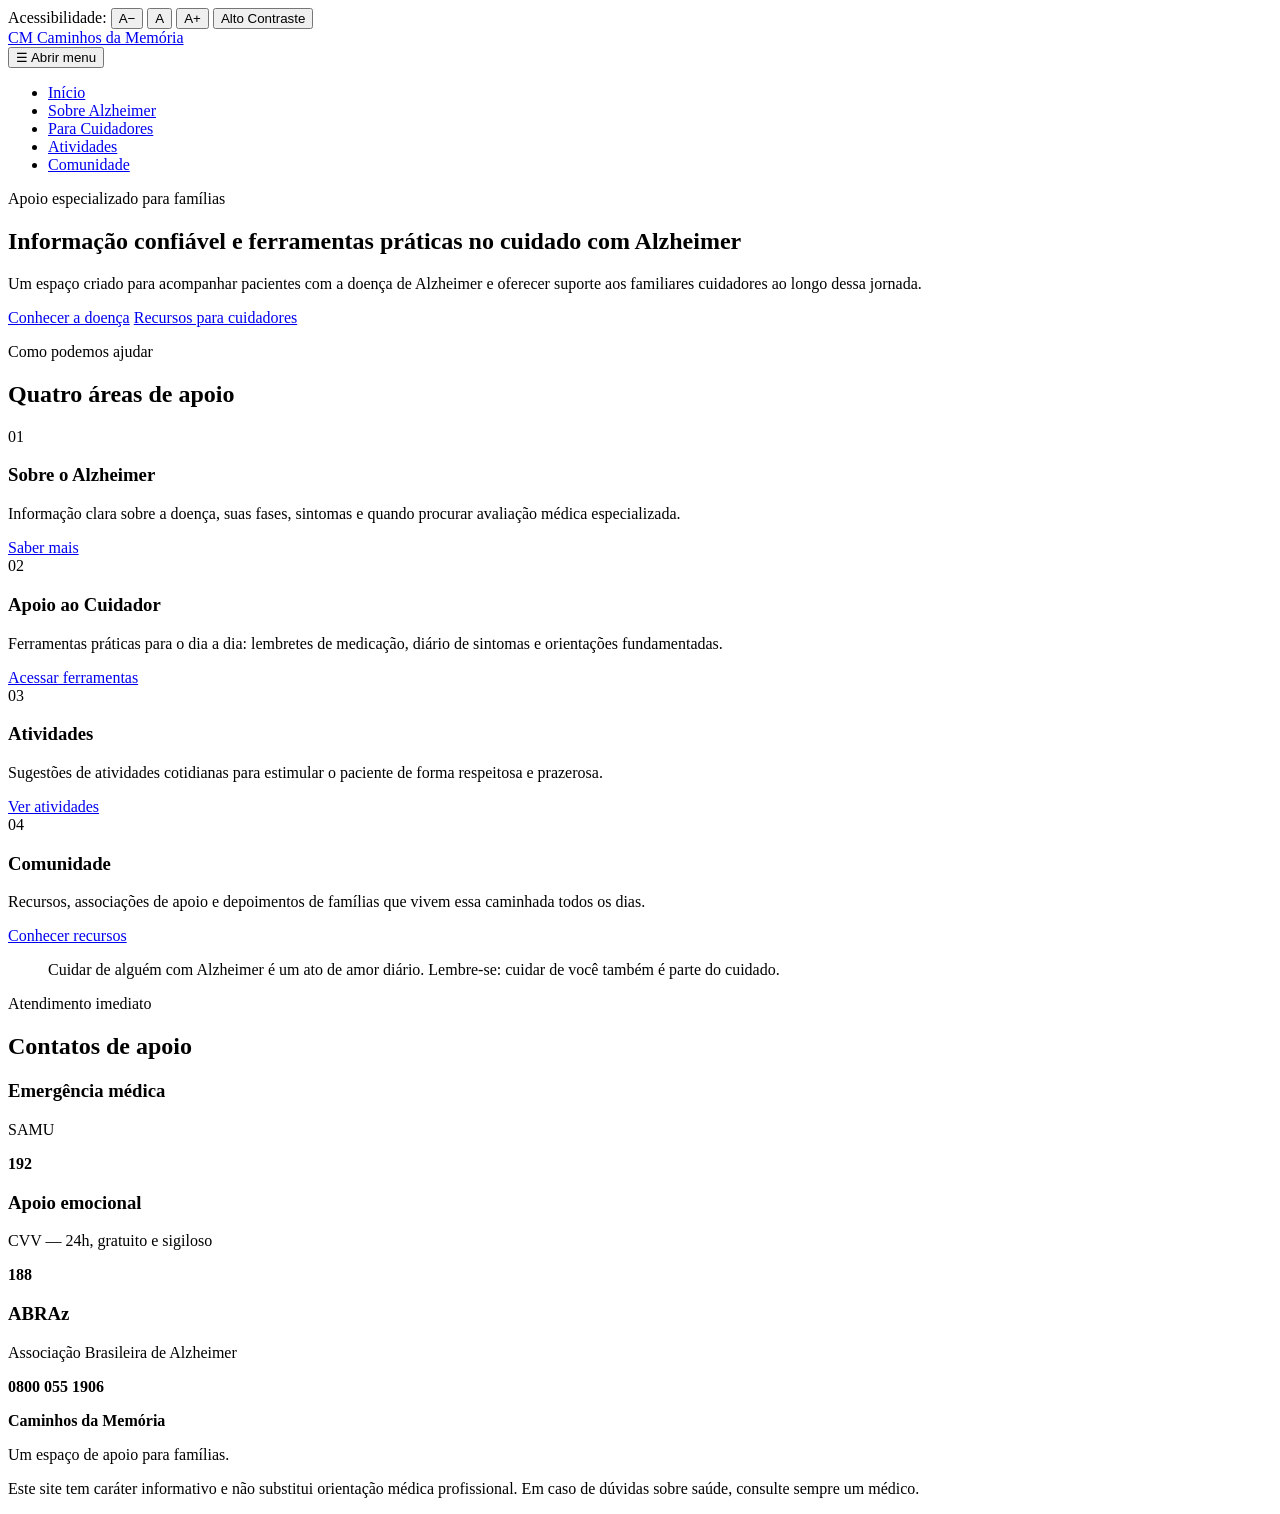
==== index.html @ b5458d02 "Add files via upload" ====
<!DOCTYPE html>
<html lang="pt-BR">
<head>
    <meta charset="UTF-8">
    <meta name="viewport" content="width=device-width, initial-scale=1.0">
    <meta name="description" content="Caminhos da Memória — apoio, informação e recursos para pessoas com Alzheimer e seus familiares cuidadores.">
    <title>Caminhos da Memória — Apoio para Alzheimer</title>
    <link rel="stylesheet" href="css/style.css">
</head>
<body>
    <!-- Barra de acessibilidade -->
    <div class="accessibility-bar" role="region" aria-label="Controles de acessibilidade">
        <div class="container">
            <span class="accessibility-label">Acessibilidade:</span>
            <button id="font-decrease" aria-label="Diminuir fonte" class="accessibility-btn">A−</button>
            <button id="font-reset" aria-label="Tamanho normal" class="accessibility-btn">A</button>
            <button id="font-increase" aria-label="Aumentar fonte" class="accessibility-btn">A+</button>
            <button id="contrast-toggle" aria-label="Alto contraste" class="accessibility-btn">Alto Contraste</button>
        </div>
    </div>

    <!-- Cabeçalho -->
    <header class="header">
        <div class="container header-content">
            <a href="index.html" class="logo" aria-label="Caminhos da Memória - página inicial">
                <span class="logo-icon" aria-hidden="true">CM</span>
                <span class="logo-text">Caminhos da Memória</span>
            </a>
            <nav class="main-nav" aria-label="Navegação principal">
                <button class="menu-toggle" id="menuToggle" aria-expanded="false" aria-controls="mainMenu">
                    <span aria-hidden="true">☰</span>
                    <span class="sr-only">Abrir menu</span>
                </button>
                <ul class="menu" id="mainMenu">
                    <li><a href="index.html" class="active">Início</a></li>
                    <li><a href="pages/sobre-alzheimer.html">Sobre Alzheimer</a></li>
                    <li><a href="pages/cuidador.html">Para Cuidadores</a></li>
                    <li><a href="pages/atividades.html">Atividades</a></li>
                    <li><a href="pages/comunidade.html">Comunidade</a></li>
                </ul>
            </nav>
        </div>
    </header>

    <!-- Hero -->
    <section class="hero" aria-labelledby="hero-title">
        <div class="container">
            <span class="hero-eyebrow">Apoio especializado para famílias</span>
            <h1 id="hero-title">Informação confiável e ferramentas práticas no cuidado com Alzheimer</h1>
            <p class="hero-subtitle">
                Um espaço criado para acompanhar pacientes com a doença de Alzheimer
                e oferecer suporte aos familiares cuidadores ao longo dessa jornada.
            </p>
            <div class="hero-actions">
                <a href="pages/sobre-alzheimer.html" class="btn btn-primary">Conhecer a doença</a>
                <a href="pages/cuidador.html" class="btn btn-secondary">Recursos para cuidadores</a>
            </div>
        </div>
    </section>

    <!-- Seções principais -->
    <main id="main-content">
        <section class="features" aria-labelledby="features-title">
            <div class="container">
                <p class="section-eyebrow">Como podemos ajudar</p>
                <h2 id="features-title" class="section-title">Quatro áreas de apoio</h2>

                <div class="features-grid">
                    <article class="feature-card">
                        <div class="feature-number" aria-hidden="true">01</div>
                        <h3>Sobre o Alzheimer</h3>
                        <p>
                            Informação clara sobre a doença, suas fases, sintomas
                            e quando procurar avaliação médica especializada.
                        </p>
                        <a href="pages/sobre-alzheimer.html" class="card-link">Saber mais</a>
                    </article>

                    <article class="feature-card">
                        <div class="feature-number" aria-hidden="true">02</div>
                        <h3>Apoio ao Cuidador</h3>
                        <p>
                            Ferramentas práticas para o dia a dia: lembretes de medicação,
                            diário de sintomas e orientações fundamentadas.
                        </p>
                        <a href="pages/cuidador.html" class="card-link">Acessar ferramentas</a>
                    </article>

                    <article class="feature-card">
                        <div class="feature-number" aria-hidden="true">03</div>
                        <h3>Atividades</h3>
                        <p>
                            Sugestões de atividades cotidianas para estimular o paciente
                            de forma respeitosa e prazerosa.
                        </p>
                        <a href="pages/atividades.html" class="card-link">Ver atividades</a>
                    </article>

                    <article class="feature-card">
                        <div class="feature-number" aria-hidden="true">04</div>
                        <h3>Comunidade</h3>
                        <p>
                            Recursos, associações de apoio e depoimentos de famílias
                            que vivem essa caminhada todos os dias.
                        </p>
                        <a href="pages/comunidade.html" class="card-link">Conhecer recursos</a>
                    </article>
                </div>
            </div>
        </section>

        <!-- Frase de acolhimento -->
        <section class="quote-section" aria-label="Mensagem de acolhimento">
            <div class="container">
                <blockquote class="quote">
                    <p>
                        Cuidar de alguém com Alzheimer é um ato de amor diário.
                        Lembre-se: cuidar de você também é parte do cuidado.
                    </p>
                </blockquote>
            </div>
        </section>

        <!-- Recursos rápidos -->
        <section class="quick-help" aria-labelledby="quick-help-title">
            <div class="container">
                <p class="section-eyebrow">Atendimento imediato</p>
                <h2 id="quick-help-title" class="section-title">Contatos de apoio</h2>
                <div class="help-grid">
                    <div class="help-card">
                        <h3>Emergência médica</h3>
                        <p>SAMU</p>
                        <p><strong>192</strong></p>
                    </div>
                    <div class="help-card">
                        <h3>Apoio emocional</h3>
                        <p>CVV — 24h, gratuito e sigiloso</p>
                        <p><strong>188</strong></p>
                    </div>
                    <div class="help-card">
                        <h3>ABRAz</h3>
                        <p>Associação Brasileira de Alzheimer</p>
                        <p><strong>0800 055 1906</strong></p>
                    </div>
                </div>
            </div>
        </section>
    </main>

    <!-- Rodapé -->
    <footer class="footer">
        <div class="container">
            <p><strong>Caminhos da Memória</strong></p>
            <p>Um espaço de apoio para famílias.</p>
            <p class="footer-note">
                Este site tem caráter informativo e não substitui orientação médica profissional.
                Em caso de dúvidas sobre saúde, consulte sempre um médico.
            </p>
        </div>
    </footer>

    <script src="js/main.js"></script>
</body>
</html>
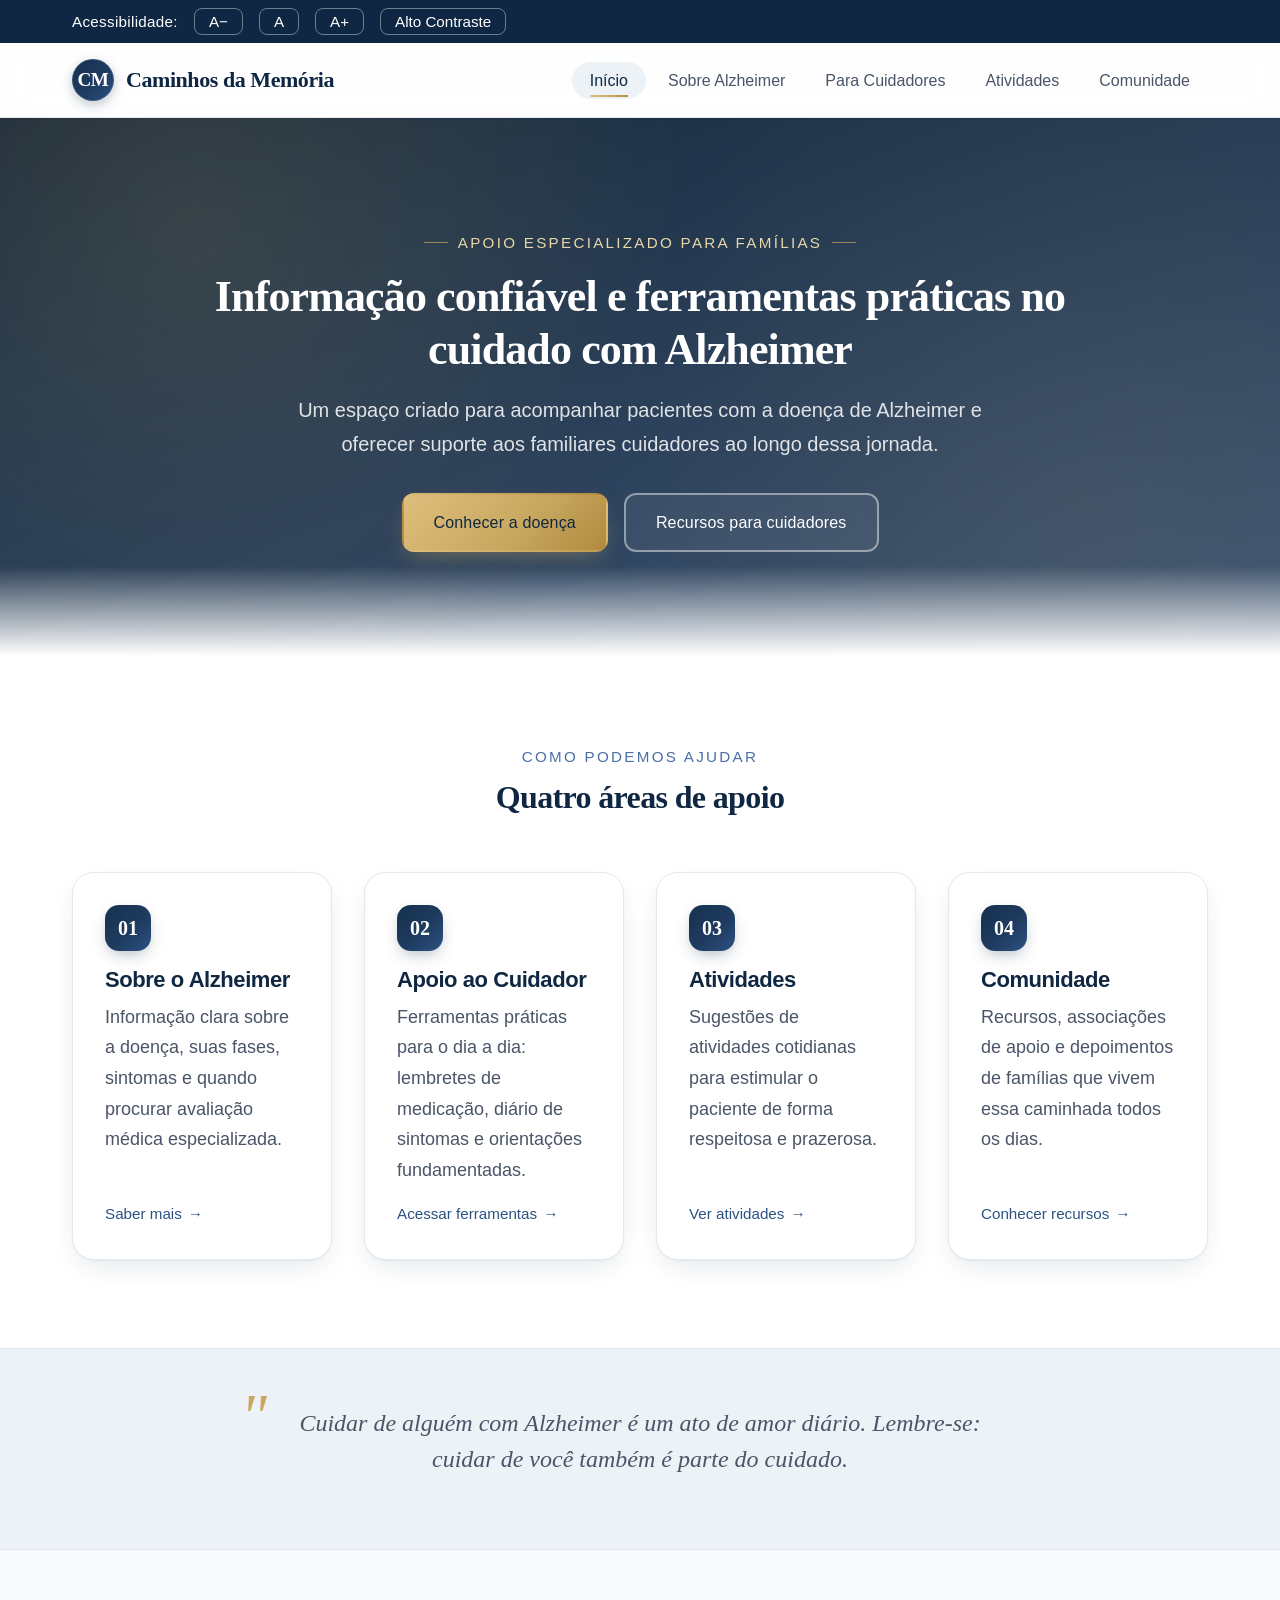
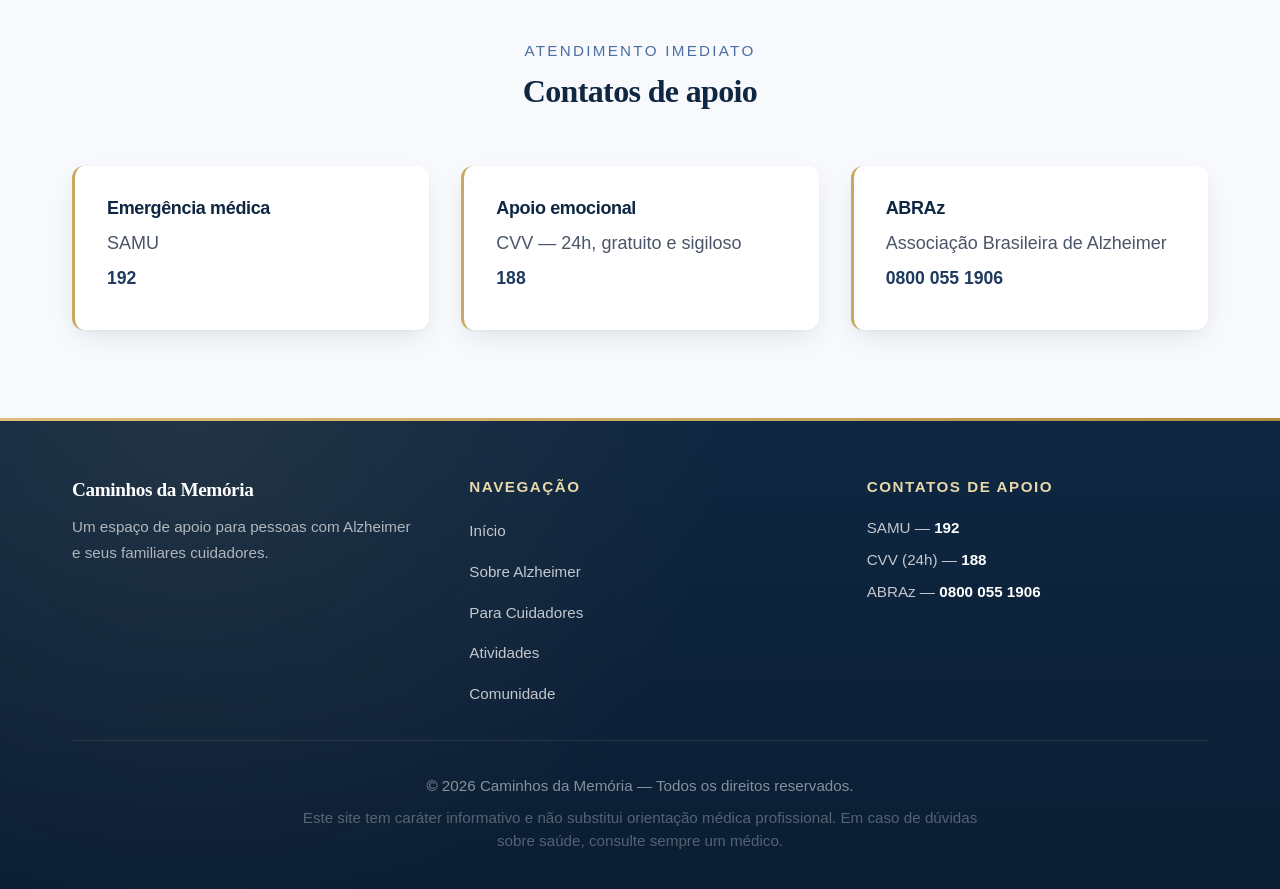
==== commit 07829c36: "Atualiza para a versão completa do site (PWA, páginas, estilos)" ====
--- a/index.html
+++ b/index.html
@@ -5,6 +5,16 @@
     <meta name="viewport" content="width=device-width, initial-scale=1.0">
     <meta name="description" content="Caminhos da Memória — apoio, informação e recursos para pessoas com Alzheimer e seus familiares cuidadores.">
     <title>Caminhos da Memória — Apoio para Alzheimer</title>
+    <!-- PWA -->
+    <link rel="manifest" href="manifest.json">
+    <meta name="theme-color" content="#1E3A5F">
+    <meta name="mobile-web-app-capable" content="yes">
+    <meta name="apple-mobile-web-app-capable" content="yes">
+    <meta name="apple-mobile-web-app-status-bar-style" content="black-translucent">
+    <meta name="apple-mobile-web-app-title" content="Caminhos">
+    <link rel="apple-touch-icon" href="icons/icon-192.png">
+    <link rel="icon" type="image/png" sizes="192x192" href="icons/icon-192.png">
+    <link rel="icon" type="image/svg+xml" href="icons/icon.svg">
     <link rel="stylesheet" href="css/style.css">
 </head>
 <body>
@@ -66,7 +76,7 @@
                 <h2 id="features-title" class="section-title">Quatro áreas de apoio</h2>
 
                 <div class="features-grid">
-                    <article class="feature-card">
+                    <article class="feature-card reveal reveal-delay-1">
                         <div class="feature-number" aria-hidden="true">01</div>
                         <h3>Sobre o Alzheimer</h3>
                         <p>
@@ -76,7 +86,7 @@
                         <a href="pages/sobre-alzheimer.html" class="card-link">Saber mais</a>
                     </article>
 
-                    <article class="feature-card">
+                    <article class="feature-card reveal reveal-delay-2">
                         <div class="feature-number" aria-hidden="true">02</div>
                         <h3>Apoio ao Cuidador</h3>
                         <p>
@@ -86,7 +96,7 @@
                         <a href="pages/cuidador.html" class="card-link">Acessar ferramentas</a>
                     </article>
 
-                    <article class="feature-card">
+                    <article class="feature-card reveal reveal-delay-3">
                         <div class="feature-number" aria-hidden="true">03</div>
                         <h3>Atividades</h3>
                         <p>
@@ -96,7 +106,7 @@
                         <a href="pages/atividades.html" class="card-link">Ver atividades</a>
                     </article>
 
-                    <article class="feature-card">
+                    <article class="feature-card reveal reveal-delay-4">
                         <div class="feature-number" aria-hidden="true">04</div>
                         <h3>Comunidade</h3>
                         <p>
@@ -150,15 +160,43 @@
     <!-- Rodapé -->
     <footer class="footer">
         <div class="container">
-            <p><strong>Caminhos da Memória</strong></p>
-            <p>Um espaço de apoio para famílias.</p>
-            <p class="footer-note">
-                Este site tem caráter informativo e não substitui orientação médica profissional.
-                Em caso de dúvidas sobre saúde, consulte sempre um médico.
-            </p>
+            <div class="footer-grid">
+                <div class="footer-brand">
+                    <span class="logo-text">Caminhos da Memória</span>
+                    <p>Um espaço de apoio para pessoas com Alzheimer e seus familiares cuidadores.</p>
+                </div>
+                <div class="footer-links">
+                    <h4>Navegação</h4>
+                    <ul>
+                        <li><a href="index.html">Início</a></li>
+                        <li><a href="pages/sobre-alzheimer.html">Sobre Alzheimer</a></li>
+                        <li><a href="pages/cuidador.html">Para Cuidadores</a></li>
+                        <li><a href="pages/atividades.html">Atividades</a></li>
+                        <li><a href="pages/comunidade.html">Comunidade</a></li>
+                    </ul>
+                </div>
+                <div class="footer-contact">
+                    <h4>Contatos de apoio</h4>
+                    <p>SAMU — <strong>192</strong></p>
+                    <p>CVV (24h) — <strong>188</strong></p>
+                    <p>ABRAz — <strong>0800 055 1906</strong></p>
+                </div>
+            </div>
+            <div class="footer-bottom">
+                <p>© <span id="ano-footer"></span> Caminhos da Memória — Todos os direitos reservados.</p>
+                <p class="footer-note">
+                    Este site tem caráter informativo e não substitui orientação médica profissional.
+                    Em caso de dúvidas sobre saúde, consulte sempre um médico.
+                </p>
+            </div>
         </div>
     </footer>
 
     <script src="js/main.js"></script>
+    <script>
+        if ('serviceWorker' in navigator) {
+            navigator.serviceWorker.register('/sw.js').catch(() => {});
+        }
+    </script>
 </body>
 </html>
--- a/css/style.css
+++ b/css/style.css
@@ -0,0 +1,876 @@
+/* ===================================================
+   CAMINHOS DA MEMÓRIA - Estilo Principal
+   Paleta: Azul Médico Profissional
+   Foco: profissionalismo, clareza e acessibilidade
+   =================================================== */
+
+/* Importar fonte profissional */
+@import url('https://fonts.googleapis.com/css2?family=Inter:wght@400;500;600;700&family=Playfair+Display:wght@600;700&display=swap');
+
+/* Variáveis */
+:root {
+    /* Paleta Azul Médico Profissional */
+    --cor-primaria: #1E3A5F;          /* Azul-marinho profundo */
+    --cor-primaria-escura: #0F2742;   /* Navy mais escuro */
+    --cor-primaria-clara: #2C5282;    /* Azul médio */
+    --cor-secundaria: #4A6FA5;        /* Azul aço */
+    --cor-destaque: #C9A961;          /* Dourado discreto */
+    --cor-destaque-clara: #E8D7A8;
+    --cor-sucesso: #2D6A4F;           /* Verde profissional para feedback positivo */
+    --cor-alerta: #B85C38;            /* Coral terroso para alertas */
+
+    /* Tons neutros */
+    --cor-texto: #1A202C;             /* Quase preto */
+    --cor-texto-medio: #4A5568;
+    --cor-texto-claro: #718096;
+    --cor-fundo: #F7F9FC;             /* Off-white azulado */
+    --cor-fundo-card: #FFFFFF;
+    --cor-fundo-suave: #EDF2F7;
+    --cor-borda: #E2E8F0;
+    --cor-borda-escura: #CBD5E0;
+
+    /* Tamanhos de fonte (base 18px - acessibilidade) */
+    --fonte-base: 1.125rem;           /* 18px */
+    --fonte-pequena: 0.95rem;         /* 15px */
+    --fonte-grande: 1.25rem;          /* 20px */
+    --fonte-h1: 2.75rem;              /* 44px */
+    --fonte-h2: 2rem;                 /* 32px */
+    --fonte-h3: 1.375rem;             /* 22px */
+
+    /* Espaçamentos */
+    --espaco-xs: 0.5rem;
+    --espaco-sm: 1rem;
+    --espaco-md: 2rem;
+    --espaco-lg: 3.5rem;
+    --espaco-xl: 5.5rem;
+
+    /* Gradientes de assinatura */
+    --gradiente-primaria: linear-gradient(135deg, #16324F 0%, #1E3A5F 55%, #2C5282 100%);
+    --gradiente-destaque: linear-gradient(135deg, #DDBE7C 0%, #C9A961 55%, #B08A3E 100%);
+    --gradiente-destaque-hover: linear-gradient(135deg, #E8CB8F 0%, #D4B672 55%, #B8934A 100%);
+
+    /* Outros */
+    --raio-borda: 12px;
+    --raio-borda-lg: 22px;
+    --raio-borda-suave: 8px;
+    --sombra-sutil: 0 1px 2px rgba(15, 39, 66, 0.05), 0 1px 1px rgba(15, 39, 66, 0.04);
+    --sombra-card: 0 1px 2px rgba(15, 39, 66, 0.04), 0 10px 28px -8px rgba(15, 39, 66, 0.14);
+    --sombra-card-hover: 0 4px 10px rgba(15, 39, 66, 0.08), 0 24px 48px -12px rgba(15, 39, 66, 0.22);
+    --sombra-destaque: 0 10px 24px -8px rgba(201, 169, 97, 0.45);
+    --transicao: 0.25s cubic-bezier(0.4, 0, 0.2, 1);
+
+    /* Tipografia */
+    --fonte-sans: 'Inter', -apple-system, BlinkMacSystemFont, 'Segoe UI', sans-serif;
+    --fonte-serif: 'Playfair Display', Georgia, serif;
+}
+
+/* Modo alto contraste */
+body.high-contrast {
+    --cor-primaria: #000000;
+    --cor-primaria-escura: #000000;
+    --cor-primaria-clara: #000000;
+    --cor-secundaria: #000000;
+    --cor-destaque: #000000;
+    --cor-texto: #000000;
+    --cor-texto-medio: #000000;
+    --cor-texto-claro: #000000;
+    --cor-fundo: #FFFFFF;
+    --cor-fundo-card: #FFFFFF;
+    --cor-fundo-suave: #FFFFFF;
+    --cor-borda: #000000;
+    --cor-borda-escura: #000000;
+}
+
+body.high-contrast .btn-primary {
+    background: #000;
+    color: #fff;
+    border: 3px solid #000;
+}
+
+body.high-contrast .btn-secondary {
+    background: #fff;
+    color: #000;
+    border: 3px solid #000;
+}
+
+/* Reset e base */
+*, *::before, *::after {
+    margin: 0;
+    padding: 0;
+    box-sizing: border-box;
+}
+
+html {
+    scroll-behavior: smooth;
+}
+
+body {
+    font-family: var(--fonte-sans);
+    font-size: var(--fonte-base);
+    line-height: 1.7;
+    color: var(--cor-texto);
+    background-color: var(--cor-fundo);
+    -webkit-font-smoothing: antialiased;
+    -moz-osx-font-smoothing: grayscale;
+}
+
+/* Acessibilidade: classe para texto de leitor de tela */
+.sr-only {
+    position: absolute;
+    width: 1px;
+    height: 1px;
+    padding: 0;
+    margin: -1px;
+    overflow: hidden;
+    clip: rect(0, 0, 0, 0);
+    white-space: nowrap;
+    border: 0;
+}
+
+/* Foco visível */
+*:focus-visible {
+    outline: 3px solid var(--cor-destaque);
+    outline-offset: 3px;
+}
+
+/* Container */
+.container {
+    max-width: 1200px;
+    margin: 0 auto;
+    padding: 0 var(--espaco-md);
+}
+
+/* Tipografia */
+h1, h2, h3 {
+    line-height: 1.2;
+    color: var(--cor-primaria-escura);
+    font-weight: 700;
+    letter-spacing: -0.02em;
+}
+
+h1 {
+    font-family: var(--fonte-serif);
+    font-size: var(--fonte-h1);
+    font-weight: 700;
+}
+
+h2 {
+    font-family: var(--fonte-serif);
+    font-size: var(--fonte-h2);
+    font-weight: 600;
+}
+
+h3 {
+    font-size: var(--fonte-h3);
+    font-weight: 600;
+}
+
+p {
+    margin-bottom: var(--espaco-sm);
+    color: var(--cor-texto-medio);
+}
+
+a {
+    color: var(--cor-primaria-clara);
+    text-decoration: none;
+    transition: var(--transicao);
+}
+
+a:hover {
+    color: var(--cor-primaria-escura);
+}
+
+/* Barra de Acessibilidade */
+.accessibility-bar {
+    background: var(--cor-primaria-escura);
+    color: white;
+    padding: 8px 0;
+    font-size: var(--fonte-pequena);
+}
+
+.accessibility-bar .container {
+    display: flex;
+    align-items: center;
+    gap: var(--espaco-sm);
+    flex-wrap: wrap;
+}
+
+.accessibility-label {
+    font-weight: 500;
+    letter-spacing: 0.02em;
+}
+
+.accessibility-btn {
+    background: transparent;
+    border: 1px solid rgba(255, 255, 255, 0.4);
+    color: white;
+    padding: 4px 14px;
+    border-radius: var(--raio-borda-suave);
+    cursor: pointer;
+    font-size: var(--fonte-pequena);
+    font-weight: 500;
+    font-family: var(--fonte-sans);
+    transition: var(--transicao);
+}
+
+.accessibility-btn:hover,
+.accessibility-btn:focus-visible {
+    background: white;
+    color: var(--cor-primaria-escura);
+    border-color: white;
+}
+
+/* Cabeçalho */
+.header {
+    background: rgba(255, 255, 255, 0.85);
+    backdrop-filter: blur(14px) saturate(160%);
+    -webkit-backdrop-filter: blur(14px) saturate(160%);
+    border-bottom: 1px solid var(--cor-borda);
+    padding: var(--espaco-sm) 0;
+    position: sticky;
+    top: 0;
+    z-index: 100;
+    box-shadow: var(--sombra-sutil);
+}
+
+.header-content {
+    display: flex;
+    align-items: center;
+    justify-content: space-between;
+    gap: var(--espaco-md);
+}
+
+.logo {
+    display: flex;
+    align-items: center;
+    gap: 12px;
+    text-decoration: none;
+    color: var(--cor-primaria-escura);
+}
+
+.logo-icon {
+    width: 42px;
+    height: 42px;
+    background: var(--gradiente-primaria);
+    color: white;
+    display: inline-flex;
+    align-items: center;
+    justify-content: center;
+    border-radius: 50%;
+    font-family: var(--fonte-serif);
+    font-size: 1.2rem;
+    font-weight: 700;
+    letter-spacing: -0.02em;
+    box-shadow: 0 4px 12px rgba(15, 39, 66, 0.25), inset 0 0 0 1px rgba(255, 255, 255, 0.12);
+}
+
+.logo-text {
+    font-family: var(--fonte-serif);
+    font-size: 1.375rem;
+    font-weight: 600;
+    color: var(--cor-primaria-escura);
+    letter-spacing: -0.02em;
+}
+
+/* Navegação */
+.main-nav {
+    display: flex;
+    align-items: center;
+}
+
+.menu {
+    list-style: none;
+    display: flex;
+    gap: 4px;
+}
+
+.menu a {
+    text-decoration: none;
+    color: var(--cor-texto-medio);
+    font-weight: 500;
+    font-size: 1rem;
+    padding: 10px 18px;
+    border-radius: 99px;
+    transition: var(--transicao);
+    position: relative;
+}
+
+.menu a:hover,
+.menu a:focus-visible {
+    color: var(--cor-primaria-escura);
+    background: var(--cor-fundo-suave);
+}
+
+.menu a.active {
+    color: var(--cor-primaria-escura);
+    background: var(--cor-fundo-suave);
+}
+
+.menu a.active::after {
+    content: '';
+    position: absolute;
+    bottom: 2px;
+    left: 18px;
+    right: 18px;
+    height: 2px;
+    border-radius: 2px;
+    background: var(--gradiente-destaque);
+}
+
+.menu-toggle {
+    display: none;
+    background: transparent;
+    border: 1px solid var(--cor-borda-escura);
+    color: var(--cor-primaria);
+    padding: 8px 14px;
+    border-radius: var(--raio-borda);
+    cursor: pointer;
+    font-size: 1.5rem;
+}
+
+/* Hero */
+.hero {
+    background:
+        linear-gradient(160deg, rgba(11, 29, 48, 0.95) 0%, rgba(15, 39, 66, 0.90) 45%, rgba(30, 58, 95, 0.86) 100%),
+        url('https://images.unsplash.com/photo-1576765608866-5b51046452be?w=1600&q=80&auto=format&fit=crop') center/cover no-repeat;
+    padding: calc(var(--espaco-xl) + 1rem) 0;
+    text-align: center;
+    color: white;
+    position: relative;
+    overflow: hidden;
+}
+
+.hero::before {
+    content: '';
+    position: absolute;
+    top: 0;
+    left: 0;
+    right: 0;
+    bottom: 0;
+    background-image:
+        radial-gradient(circle at 15% 20%, rgba(201, 169, 97, 0.16) 0%, transparent 42%),
+        radial-gradient(circle at 85% 75%, rgba(201, 169, 97, 0.10) 0%, transparent 45%);
+    pointer-events: none;
+}
+
+.hero::after {
+    content: '';
+    position: absolute;
+    left: 0;
+    right: 0;
+    bottom: 0;
+    height: 90px;
+    background: linear-gradient(to top, var(--cor-fundo-card), transparent);
+    pointer-events: none;
+}
+
+.hero .container {
+    position: relative;
+    z-index: 1;
+}
+
+.hero-eyebrow {
+    display: inline-flex;
+    align-items: center;
+    gap: 10px;
+    color: var(--cor-destaque-clara);
+    font-size: var(--fonte-pequena);
+    font-weight: 500;
+    letter-spacing: 0.15em;
+    text-transform: uppercase;
+    margin-bottom: var(--espaco-sm);
+}
+
+.hero-eyebrow::before,
+.hero-eyebrow::after {
+    content: '';
+    width: 24px;
+    height: 1px;
+    background: var(--cor-destaque);
+    opacity: 0.7;
+}
+
+.hero h1 {
+    color: white;
+    margin-bottom: var(--espaco-sm);
+    max-width: 900px;
+    margin-left: auto;
+    margin-right: auto;
+}
+
+.hero-subtitle {
+    font-size: var(--fonte-grande);
+    color: rgba(255, 255, 255, 0.85);
+    max-width: 700px;
+    margin: 0 auto var(--espaco-md);
+    font-weight: 400;
+}
+
+.hero-actions {
+    display: flex;
+    gap: var(--espaco-sm);
+    justify-content: center;
+    flex-wrap: wrap;
+    margin-top: var(--espaco-md);
+}
+
+/* Botões */
+.btn {
+    display: inline-block;
+    padding: 14px 30px;
+    border-radius: var(--raio-borda);
+    font-size: 1rem;
+    font-weight: 500;
+    font-family: var(--fonte-sans);
+    text-decoration: none;
+    cursor: pointer;
+    border: 2px solid transparent;
+    transition: var(--transicao);
+    text-align: center;
+    letter-spacing: 0.01em;
+}
+
+.btn-primary {
+    background: var(--gradiente-destaque);
+    color: var(--cor-primaria-escura);
+    border-color: transparent;
+    box-shadow: var(--sombra-destaque);
+}
+
+.btn-primary:hover,
+.btn-primary:focus-visible {
+    background: var(--gradiente-destaque-hover);
+    border-color: transparent;
+    color: var(--cor-primaria-escura);
+    transform: translateY(-2px);
+    box-shadow: 0 16px 32px -10px rgba(201, 169, 97, 0.55);
+}
+
+.btn-secondary {
+    background: rgba(255, 255, 255, 0.06);
+    backdrop-filter: blur(6px);
+    color: white;
+    border-color: rgba(255, 255, 255, 0.45);
+}
+
+.btn-secondary:hover,
+.btn-secondary:focus-visible {
+    background: white;
+    color: var(--cor-primaria-escura);
+    border-color: white;
+    transform: translateY(-2px);
+}
+
+/* Quando o botão secundário aparece em fundo claro */
+.page-content .btn-secondary,
+.cta-section .btn-secondary {
+    color: var(--cor-primaria);
+    border-color: var(--cor-primaria);
+}
+
+.page-content .btn-secondary:hover,
+.cta-section .btn-secondary:hover {
+    background: var(--cor-primaria);
+    color: white;
+}
+
+/* Section title */
+.section-eyebrow {
+    text-align: center;
+    color: var(--cor-secundaria);
+    font-size: var(--fonte-pequena);
+    font-weight: 500;
+    letter-spacing: 0.15em;
+    text-transform: uppercase;
+    margin-bottom: var(--espaco-xs);
+}
+
+.section-title {
+    text-align: center;
+    margin-bottom: var(--espaco-lg);
+    color: var(--cor-primaria-escura);
+}
+
+/* Features Grid */
+.features {
+    padding: var(--espaco-xl) 0;
+    background: var(--cor-fundo-card);
+}
+
+.features-grid {
+    display: grid;
+    grid-template-columns: repeat(auto-fit, minmax(260px, 1fr));
+    gap: var(--espaco-md);
+}
+
+.feature-card {
+    background: var(--cor-fundo-card);
+    padding: var(--espaco-md);
+    border-radius: var(--raio-borda-lg);
+    box-shadow: var(--sombra-card);
+    border: 1px solid var(--cor-borda);
+    transition: var(--transicao);
+    display: flex;
+    flex-direction: column;
+    position: relative;
+    overflow: hidden;
+}
+
+.feature-card::before {
+    content: '';
+    position: absolute;
+    top: 0;
+    left: 0;
+    right: 0;
+    height: 3px;
+    background: var(--gradiente-destaque);
+    opacity: 0;
+    transition: var(--transicao);
+}
+
+.feature-card:hover {
+    transform: translateY(-6px);
+    box-shadow: var(--sombra-card-hover);
+    border-color: transparent;
+}
+
+.feature-card:hover::before {
+    opacity: 1;
+}
+
+.feature-number {
+    width: 46px;
+    height: 46px;
+    background: var(--gradiente-primaria);
+    color: white;
+    border-radius: 14px;
+    display: inline-flex;
+    align-items: center;
+    justify-content: center;
+    font-family: var(--fonte-serif);
+    font-size: 1.25rem;
+    font-weight: 700;
+    margin-bottom: var(--espaco-sm);
+    box-shadow: 0 6px 16px -4px rgba(15, 39, 66, 0.35);
+}
+
+.feature-card h3 {
+    margin-bottom: var(--espaco-xs);
+    color: var(--cor-primaria-escura);
+}
+
+.feature-card p {
+    flex-grow: 1;
+    color: var(--cor-texto-medio);
+    margin-bottom: var(--espaco-sm);
+}
+
+.card-link {
+    display: inline-flex;
+    align-items: center;
+    gap: 6px;
+    color: var(--cor-primaria-clara);
+    font-weight: 500;
+    text-decoration: none;
+    transition: var(--transicao);
+    align-self: flex-start;
+    font-size: 0.95rem;
+}
+
+.card-link::after {
+    content: '→';
+    transition: var(--transicao);
+}
+
+.card-link:hover,
+.card-link:focus-visible {
+    color: var(--cor-primaria-escura);
+}
+
+.card-link:hover::after {
+    transform: translateX(4px);
+}
+
+/* Quote section */
+.quote-section {
+    background: var(--cor-fundo-suave);
+    padding: var(--espaco-lg) 0;
+    border-top: 1px solid var(--cor-borda);
+    border-bottom: 1px solid var(--cor-borda);
+    position: relative;
+}
+
+.quote {
+    text-align: center;
+    max-width: 800px;
+    margin: 0 auto;
+    font-family: var(--fonte-serif);
+    font-size: 1.5rem;
+    font-style: italic;
+    line-height: 1.5;
+    color: var(--cor-primaria-escura);
+    position: relative;
+    padding: 0 var(--espaco-md);
+}
+
+.quote::before {
+    content: '"';
+    font-size: 4rem;
+    color: var(--cor-destaque);
+    position: absolute;
+    top: -20px;
+    left: 0;
+    line-height: 1;
+    font-family: var(--fonte-serif);
+}
+
+/* Quick help */
+.quick-help {
+    padding: var(--espaco-xl) 0;
+    background: var(--cor-fundo);
+}
+
+.help-grid {
+    display: grid;
+    grid-template-columns: repeat(auto-fit, minmax(280px, 1fr));
+    gap: var(--espaco-md);
+}
+
+.help-card {
+    background: var(--cor-fundo-card);
+    padding: var(--espaco-md);
+    border-radius: var(--raio-borda);
+    border-left: 3px solid var(--cor-destaque);
+    box-shadow: var(--sombra-card);
+    transition: var(--transicao);
+}
+
+.help-card:hover {
+    box-shadow: var(--sombra-card-hover);
+    transform: translateY(-3px);
+}
+
+.help-card h3 {
+    margin-bottom: var(--espaco-xs);
+    color: var(--cor-primaria-escura);
+    font-size: 1.125rem;
+}
+
+.help-card p {
+    margin-bottom: 4px;
+    color: var(--cor-texto-medio);
+}
+
+.help-card strong {
+    color: var(--cor-primaria);
+    font-weight: 600;
+    font-size: 1.1rem;
+}
+
+/* Rodapé */
+.footer {
+    background:
+        radial-gradient(circle at 15% 0%, rgba(201, 169, 97, 0.10) 0%, transparent 45%),
+        linear-gradient(180deg, #0F2742 0%, #0A1D33 100%);
+    color: rgba(255, 255, 255, 0.85);
+    padding: var(--espaco-lg) 0 var(--espaco-md);
+    position: relative;
+}
+
+.footer::before {
+    content: '';
+    position: absolute;
+    top: 0;
+    left: 0;
+    right: 0;
+    height: 3px;
+    background: var(--gradiente-destaque);
+}
+
+.footer-grid {
+    display: grid;
+    grid-template-columns: 1fr 1fr 1fr;
+    gap: var(--espaco-lg);
+    padding-bottom: var(--espaco-md);
+    border-bottom: 1px solid rgba(255,255,255,0.1);
+    margin-bottom: var(--espaco-md);
+}
+
+.footer-brand .logo-text {
+    color: white;
+    font-size: 1.2rem;
+    display: block;
+    margin-bottom: var(--espaco-xs);
+}
+
+.footer-brand p {
+    color: rgba(255, 255, 255, 0.65);
+    font-size: var(--fonte-pequena);
+    margin-bottom: 0;
+}
+
+.footer-links h4,
+.footer-contact h4 {
+    color: var(--cor-destaque-clara);
+    font-size: var(--fonte-pequena);
+    font-weight: 600;
+    letter-spacing: 0.1em;
+    text-transform: uppercase;
+    margin-bottom: var(--espaco-sm);
+}
+
+.footer-links ul {
+    list-style: none;
+    display: flex;
+    flex-direction: column;
+    gap: 10px;
+}
+
+.footer-links a {
+    color: rgba(255, 255, 255, 0.75);
+    text-decoration: none;
+    font-size: var(--fonte-pequena);
+    transition: var(--transicao);
+}
+
+.footer-links a:hover {
+    color: var(--cor-destaque-clara);
+}
+
+.footer-contact p {
+    color: rgba(255, 255, 255, 0.75);
+    font-size: var(--fonte-pequena);
+    margin-bottom: 6px;
+}
+
+.footer-contact strong {
+    color: white;
+}
+
+.footer-bottom {
+    text-align: center;
+}
+
+.footer-bottom p {
+    margin-bottom: 4px;
+    color: rgba(255, 255, 255, 0.5);
+    font-size: var(--fonte-pequena);
+}
+
+.footer-note {
+    font-size: 0.85rem;
+    opacity: 0.55;
+    max-width: 700px;
+    margin: var(--espaco-xs) auto 0;
+    color: rgba(255, 255, 255, 0.55) !important;
+    line-height: 1.5;
+}
+
+@media (max-width: 900px) {
+    .footer-grid {
+        grid-template-columns: 1fr;
+        gap: var(--espaco-md);
+        text-align: center;
+    }
+
+    .footer-links ul {
+        align-items: center;
+    }
+}
+
+/* Responsivo - mobile */
+@media (max-width: 900px) {
+    :root {
+        --fonte-h1: 2.25rem;
+        --fonte-h2: 1.625rem;
+        --fonte-h3: 1.25rem;
+    }
+
+    .menu-toggle {
+        display: block;
+    }
+
+    .menu {
+        display: none;
+        position: absolute;
+        top: 100%;
+        left: 0;
+        right: 0;
+        background: var(--cor-fundo-card);
+        flex-direction: column;
+        gap: 0;
+        padding: var(--espaco-sm);
+        box-shadow: var(--sombra-card);
+        border-top: 1px solid var(--cor-borda);
+    }
+
+    .menu.open {
+        display: flex;
+    }
+
+    .menu li {
+        width: 100%;
+    }
+
+    .menu a {
+        display: block;
+        padding: var(--espaco-sm);
+    }
+
+    .header {
+        position: relative;
+    }
+
+    .hero {
+        padding: var(--espaco-lg) 0;
+    }
+
+    .btn {
+        width: 100%;
+    }
+
+    .accessibility-bar .container {
+        justify-content: center;
+    }
+
+    .logo-text {
+        font-size: 1.125rem;
+    }
+}
+
+/* Scroll Reveal */
+.reveal {
+    opacity: 0;
+    transform: translateY(28px);
+    transition: opacity 0.6s ease, transform 0.6s ease;
+}
+
+.reveal.visible {
+    opacity: 1;
+    transform: translateY(0);
+}
+
+.reveal-delay-1 { transition-delay: 0.1s; }
+.reveal-delay-2 { transition-delay: 0.2s; }
+.reveal-delay-3 { transition-delay: 0.3s; }
+.reveal-delay-4 { transition-delay: 0.4s; }
+
+/* Acessibilidade: respeitar preferência por menos animação */
+@media (prefers-reduced-motion: reduce) {
+    *,
+    *::before,
+    *::after {
+        animation-duration: 0.01ms !important;
+        transition-duration: 0.01ms !important;
+        scroll-behavior: auto !important;
+    }
+}
+
+/* Print */
+@media print {
+    .accessibility-bar,
+    .menu-toggle,
+    .footer {
+        display: none;
+    }
+}
